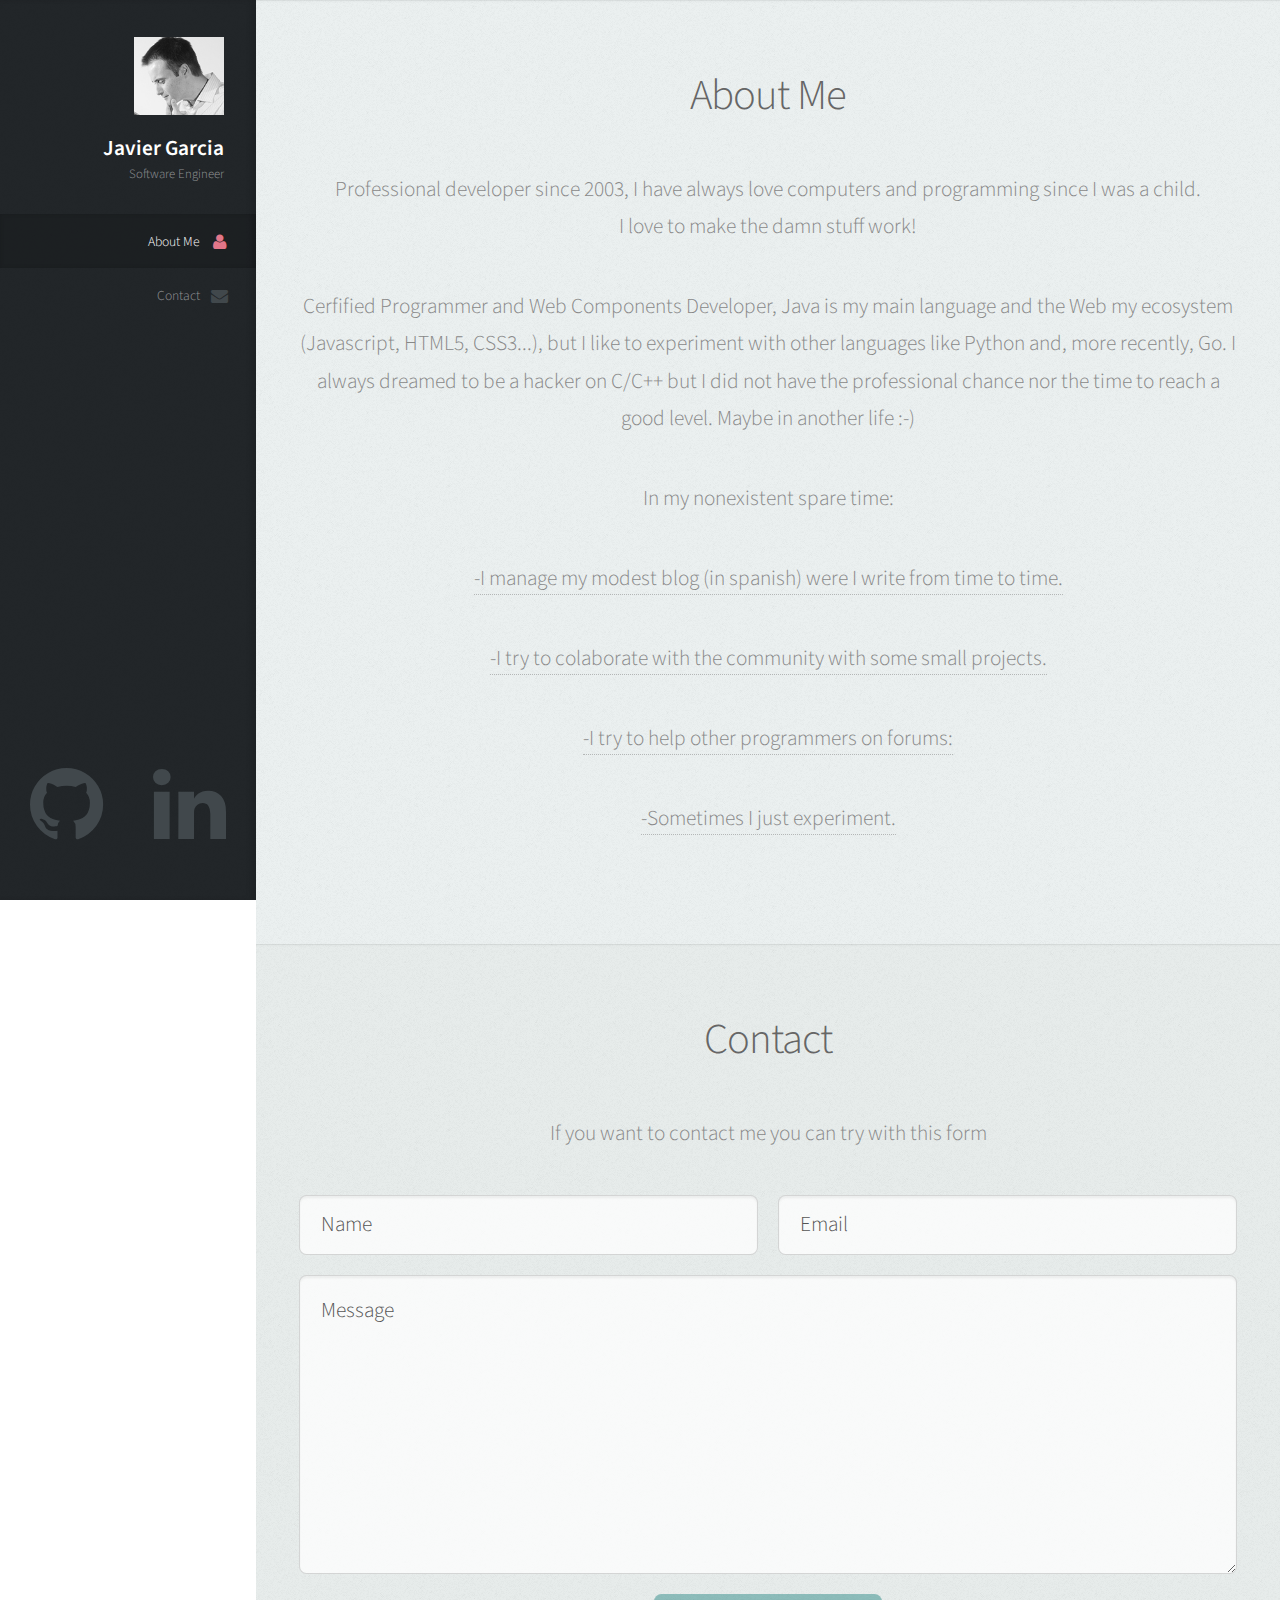
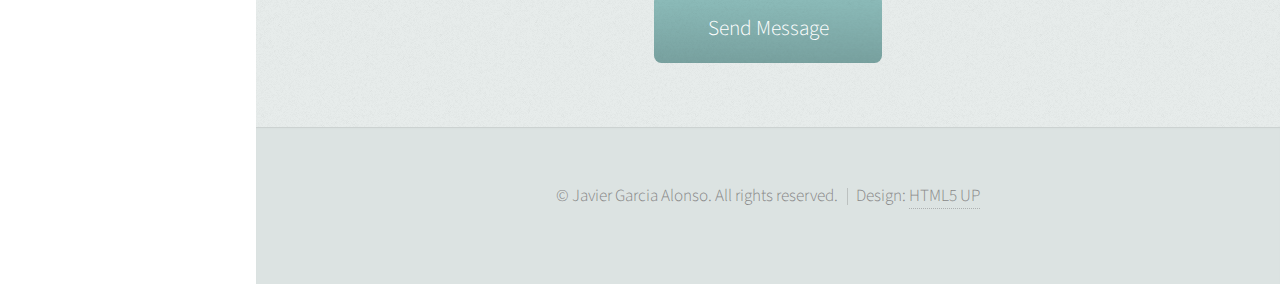
==== aboutme/index.html @ 6e7da987 "Added aboutme page" ====
<!DOCTYPE HTML>
<!--
	Prologue by HTML5 UP
	html5up.net | @n33co
	Free for personal and commercial use under the CCA 3.0 license (html5up.net/license)
-->
<html>
	<head>
		<title>Prologue by HTML5 UP</title>
		<meta charset="utf-8" />
		<meta name="viewport" content="width=device-width, initial-scale=1" />
		<!--[if lte IE 8]><script src="assets/js/ie/html5shiv.js"></script><![endif]-->
		<link rel="stylesheet" href="assets/css/main.css" />
		<!--[if lte IE 8]><link rel="stylesheet" href="assets/css/ie8.css" /><![endif]-->
		<!--[if lte IE 9]><link rel="stylesheet" href="assets/css/ie9.css" /><![endif]-->
	</head>
	<body>

		<!-- Header -->
			<div id="header">

				<div class="top">

					<!-- Logo -->
						<div id="logo">
							<span class="image avatar90"><img src="images/aboutme.png" width="70%" alt="" /></span>
							<h1 id="title">Javier Garcia</h1>
							<p>Software Engineer</p>
						</div>

					<!-- Nav -->
						<nav id="nav">
							<!--

								Prologue's nav expects links in one of two formats:

								1. Hash link (scrolls to a different section within the page)

								   <li><a href="#foobar" id="foobar-link" class="icon fa-whatever-icon-you-want skel-layers-ignoreHref"><span class="label">Foobar</span></a></li>

								2. Standard link (sends the user to another page/site)

								   <li><a href="http://foobar.tld" id="foobar-link" class="icon fa-whatever-icon-you-want"><span class="label">Foobar</span></a></li>

							-->
							<ul>
								<li><a href="#about" id="about-link" class="skel-layers-ignoreHref"><span class="icon fa-user">About Me</span></a></li>
								<li><a href="#contact" id="contact-link" class="skel-layers-ignoreHref"><span class="icon fa-envelope">Contact</span></a></li>
							</ul>
						</nav>

				</div>

				<div class="bottom">

					<!-- Social Icons -->
						<ul class="icons">
							<li><a href="https://github.com/profesorfalken" class="icon fa-github fa-4x" target="_blank"><span class="label">Github</span></a></li>
							<li><a href="https://www.linkedin.com/in/javier-garcia-alonso-6bb0578" class="icon fa-linkedin fa-4x" target="_blank"><span class="label">LinkedIn</span></a></li>
						</ul>

				</div>

			</div>

		<!-- Main -->
			<div id="main">
				<!-- About Me -->
					<section id="about" class="three">
						<div class="container">

							<header>
								<h2>About Me</h2>
							</header>

							<p>Professional developer since 2003, I have always love computers and programming since I was a child.<br> I love to make the damn stuff work! </p>

<p>
Cerfified Programmer and Web Components Developer, Java is my main language and the Web my ecosystem (Javascript, HTML5, CSS3...), but I like to experiment with other languages like Python and, more recently, Go. I always dreamed to be a hacker on C/C++ but I did not have the professional chance nor the time to reach a good level. Maybe in another life :-)</p>

<p>
In my nonexistent spare time:
<p>
<a href="http://www.profesorfalken.com" target="_blank">-I manage my modest blog (in spanish) were I write from time to time.</a>
<p>
<a href="https://github.com/profesorfalken" target="_blank">-I try to colaborate with the community with some small projects.</a>
<p>
<a href="http://www.forosdelweb.com/misc.php?&cx=003443319247910514836%3Ak3yjoy5uums&cof=FORID%3A10&ie=ISO%208859-1&q=Profesor_Falken&do=search" target="_blank">-I try to help other programmers on forums:</a>
<p>
<a href="http://www.cippu.org" target="_blank">-Sometimes I just experiment.</a>
						</div>
					</section>

				<!-- Contact -->
					<section id="contact" class="four">
						<div class="container">

							<header>
								<h2>Contact</h2>
							</header>

							<p>If you want to contact me you can try with this form</p>

							<form method="post" action="#">
								<div class="row">
									<div class="6u 12u$(mobile)"><input type="text" name="name" placeholder="Name" /></div>
									<div class="6u$ 12u$(mobile)"><input type="text" name="email" placeholder="Email" /></div>
									<div class="12u$">
										<textarea name="message" placeholder="Message"></textarea>
									</div>
									<div class="12u$">
										<input type="submit" value="Send Message" />
									</div>
								</div>
							</form>

						</div>
					</section>

			</div>

		<!-- Footer -->
			<div id="footer">

				<!-- Copyright -->
					<ul class="copyright">
						<li>&copy; Javier Garcia Alonso. All rights reserved.</li><li>Design: <a href="http://html5up.net">HTML5 UP</a></li>
					</ul>

			</div>

		<!-- Scripts -->
			<script src="assets/js/jquery.min.js"></script>
			<script src="assets/js/jquery.scrolly.min.js"></script>
			<script src="assets/js/jquery.scrollzer.min.js"></script>
			<script src="assets/js/skel.min.js"></script>
			<script src="assets/js/util.js"></script>
			<!--[if lte IE 8]><script src="assets/js/ie/respond.min.js"></script><![endif]-->
			<script src="assets/js/main.js"></script>

	</body>
</html>
---- aboutme/assets/css/main.css ----
@import url("font-awesome.min.css");
@import url("http://fonts.googleapis.com/css?family=Source+Sans+Pro:300,300italic,400,600");

/*
	Prologue by HTML5 UP
	html5up.net | @n33co
	Free for personal and commercial use under the CCA 3.0 license (html5up.net/license)
*/

/* Reset */

	html, body, div, span, applet, object, iframe, h1, h2, h3, h4, h5, h6, p, blockquote, pre, a, abbr, acronym, address, big, cite, code, del, dfn, em, img, ins, kbd, q, s, samp, small, strike, strong, sub, sup, tt, var, b, u, i, center, dl, dt, dd, ol, ul, li, fieldset, form, label, legend, table, caption, tbody, tfoot, thead, tr, th, td, article, aside, canvas, details, embed, figure, figcaption, footer, header, hgroup, menu, nav, output, ruby, section, summary, time, mark, audio, video {
		margin: 0;
		padding: 0;
		border: 0;
		font-size: 100%;
		font: inherit;
		vertical-align: baseline;
	}

	article, aside, details, figcaption, figure, footer, header, hgroup, menu, nav, section {
		display: block;
	}

	body {
		line-height: 1;
	}

	ol, ul {
		list-style: none;
	}

	blockquote, q {
		quotes: none;
	}

	blockquote:before, blockquote:after, q:before, q:after {
		content: '';
		content: none;
	}

	table {
		border-collapse: collapse;
		border-spacing: 0;
	}

	body {
		-webkit-text-size-adjust: none;
	}

/* Box Model */

	*, *:before, *:after {
		-moz-box-sizing: border-box;
		-webkit-box-sizing: border-box;
		box-sizing: border-box;
	}

/* Containers */

	.container {
		margin-left: auto;
		margin-right: auto;
	}

	.container.\31 25\25 {
		width: 100%;
		max-width: 1750px;
		min-width: 1400px;
	}

	.container.\37 5\25 {
		width: 1050px;
	}

	.container.\35 0\25 {
		width: 700px;
	}

	.container.\32 5\25 {
		width: 350px;
	}

	.container {
		width: 1400px;
	}

	@media screen and (min-width: 961px) and (max-width: 1880px) {

		.container.\31 25\25 {
			width: 100%;
			max-width: 1500px;
			min-width: 1200px;
		}

		.container.\37 5\25 {
			width: 900px;
		}

		.container.\35 0\25 {
			width: 600px;
		}

		.container.\32 5\25 {
			width: 300px;
		}

		.container {
			width: 1200px;
		}

	}

	@media screen and (min-width: 961px) and (max-width: 1620px) {

		.container.\31 25\25 {
			width: 100%;
			max-width: 1200px;
			min-width: 960px;
		}

		.container.\37 5\25 {
			width: 720px;
		}

		.container.\35 0\25 {
			width: 480px;
		}

		.container.\32 5\25 {
			width: 240px;
		}

		.container {
			width: 960px;
		}

	}

	@media screen and (min-width: 961px) and (max-width: 1320px) {

		.container.\31 25\25 {
			width: 100%;
			max-width: 125%;
			min-width: 100%;
		}

		.container.\37 5\25 {
			width: 75%;
		}

		.container.\35 0\25 {
			width: 50%;
		}

		.container.\32 5\25 {
			width: 25%;
		}

		.container {
			width: 100%;
		}

	}

	@media screen and (max-width: 960px) {

		.container.\31 25\25 {
			width: 100%;
			max-width: 125%;
			min-width: 100%;
		}

		.container.\37 5\25 {
			width: 75%;
		}

		.container.\35 0\25 {
			width: 50%;
		}

		.container.\32 5\25 {
			width: 25%;
		}

		.container {
			width: 100%;
		}

	}

	@media screen and (max-width: 736px) {

		.container.\31 25\25 {
			width: 100%;
			max-width: 125%;
			min-width: 100%;
		}

		.container.\37 5\25 {
			width: 75%;
		}

		.container.\35 0\25 {
			width: 50%;
		}

		.container.\32 5\25 {
			width: 25%;
		}

		.container {
			width: 100% !important;
		}

	}

/* Grid */

	.row {
		border-bottom: solid 1px transparent;
		-moz-box-sizing: border-box;
		-webkit-box-sizing: border-box;
		box-sizing: border-box;
	}

	.row > * {
		float: left;
		-moz-box-sizing: border-box;
		-webkit-box-sizing: border-box;
		box-sizing: border-box;
	}

	.row:after, .row:before {
		content: '';
		display: block;
		clear: both;
		height: 0;
	}

	.row.uniform > * > :first-child {
		margin-top: 0;
	}

	.row.uniform > * > :last-child {
		margin-bottom: 0;
	}

	.row.\30 \25 > * {
		padding: 0px 0 0 0px;
	}

	.row.\30 \25 {
		margin: 0px 0 -1px 0px;
	}

	.row.uniform.\30 \25 > * {
		padding: 0px 0 0 0px;
	}

	.row.uniform.\30 \25 {
		margin: 0px 0 -1px 0px;
	}

	.row > * {
		padding: 40px 0 0 40px;
	}

	.row {
		margin: -40px 0 -1px -40px;
	}

	.row.uniform > * {
		padding: 40px 0 0 40px;
	}

	.row.uniform {
		margin: -40px 0 -1px -40px;
	}

	.row.\32 00\25 > * {
		padding: 80px 0 0 80px;
	}

	.row.\32 00\25 {
		margin: -80px 0 -1px -80px;
	}

	.row.uniform.\32 00\25 > * {
		padding: 80px 0 0 80px;
	}

	.row.uniform.\32 00\25 {
		margin: -80px 0 -1px -80px;
	}

	.row.\31 50\25 > * {
		padding: 60px 0 0 60px;
	}

	.row.\31 50\25 {
		margin: -60px 0 -1px -60px;
	}

	.row.uniform.\31 50\25 > * {
		padding: 60px 0 0 60px;
	}

	.row.uniform.\31 50\25 {
		margin: -60px 0 -1px -60px;
	}

	.row.\35 0\25 > * {
		padding: 20px 0 0 20px;
	}

	.row.\35 0\25 {
		margin: -20px 0 -1px -20px;
	}

	.row.uniform.\35 0\25 > * {
		padding: 20px 0 0 20px;
	}

	.row.uniform.\35 0\25 {
		margin: -20px 0 -1px -20px;
	}

	.row.\32 5\25 > * {
		padding: 10px 0 0 10px;
	}

	.row.\32 5\25 {
		margin: -10px 0 -1px -10px;
	}

	.row.uniform.\32 5\25 > * {
		padding: 10px 0 0 10px;
	}

	.row.uniform.\32 5\25 {
		margin: -10px 0 -1px -10px;
	}

	.\31 2u, .\31 2u\24 {
		width: 100%;
		clear: none;
		margin-left: 0;
	}

	.\31 1u, .\31 1u\24 {
		width: 91.6666666667%;
		clear: none;
		margin-left: 0;
	}

	.\31 0u, .\31 0u\24 {
		width: 83.3333333333%;
		clear: none;
		margin-left: 0;
	}

	.\39 u, .\39 u\24 {
		width: 75%;
		clear: none;
		margin-left: 0;
	}

	.\38 u, .\38 u\24 {
		width: 66.6666666667%;
		clear: none;
		margin-left: 0;
	}

	.\37 u, .\37 u\24 {
		width: 58.3333333333%;
		clear: none;
		margin-left: 0;
	}

	.\36 u, .\36 u\24 {
		width: 50%;
		clear: none;
		margin-left: 0;
	}

	.\35 u, .\35 u\24 {
		width: 41.6666666667%;
		clear: none;
		margin-left: 0;
	}

	.\34 u, .\34 u\24 {
		width: 33.3333333333%;
		clear: none;
		margin-left: 0;
	}

	.\33 u, .\33 u\24 {
		width: 25%;
		clear: none;
		margin-left: 0;
	}

	.\32 u, .\32 u\24 {
		width: 16.6666666667%;
		clear: none;
		margin-left: 0;
	}

	.\31 u, .\31 u\24 {
		width: 8.3333333333%;
		clear: none;
		margin-left: 0;
	}

	.\31 2u\24 + *,
	.\31 1u\24 + *,
	.\31 0u\24 + *,
	.\39 u\24 + *,
	.\38 u\24 + *,
	.\37 u\24 + *,
	.\36 u\24 + *,
	.\35 u\24 + *,
	.\34 u\24 + *,
	.\33 u\24 + *,
	.\32 u\24 + *,
	.\31 u\24 + * {
		clear: left;
	}

	.\-11u {
		margin-left: 91.66667%;
	}

	.\-10u {
		margin-left: 83.33333%;
	}

	.\-9u {
		margin-left: 75%;
	}

	.\-8u {
		margin-left: 66.66667%;
	}

	.\-7u {
		margin-left: 58.33333%;
	}

	.\-6u {
		margin-left: 50%;
	}

	.\-5u {
		margin-left: 41.66667%;
	}

	.\-4u {
		margin-left: 33.33333%;
	}

	.\-3u {
		margin-left: 25%;
	}

	.\-2u {
		margin-left: 16.66667%;
	}

	.\-1u {
		margin-left: 8.33333%;
	}

	@media screen and (min-width: 961px) and (max-width: 1880px) {

		.row > * {
			padding: 40px 0 0 40px;
		}

		.row {
			margin: -40px 0 -1px -40px;
		}

		.row.uniform > * {
			padding: 40px 0 0 40px;
		}

		.row.uniform {
			margin: -40px 0 -1px -40px;
		}

		.row.\32 00\25 > * {
			padding: 80px 0 0 80px;
		}

		.row.\32 00\25 {
			margin: -80px 0 -1px -80px;
		}

		.row.uniform.\32 00\25 > * {
			padding: 80px 0 0 80px;
		}

		.row.uniform.\32 00\25 {
			margin: -80px 0 -1px -80px;
		}

		.row.\31 50\25 > * {
			padding: 60px 0 0 60px;
		}

		.row.\31 50\25 {
			margin: -60px 0 -1px -60px;
		}

		.row.uniform.\31 50\25 > * {
			padding: 60px 0 0 60px;
		}

		.row.uniform.\31 50\25 {
			margin: -60px 0 -1px -60px;
		}

		.row.\35 0\25 > * {
			padding: 20px 0 0 20px;
		}

		.row.\35 0\25 {
			margin: -20px 0 -1px -20px;
		}

		.row.uniform.\35 0\25 > * {
			padding: 20px 0 0 20px;
		}

		.row.uniform.\35 0\25 {
			margin: -20px 0 -1px -20px;
		}

		.row.\32 5\25 > * {
			padding: 10px 0 0 10px;
		}

		.row.\32 5\25 {
			margin: -10px 0 -1px -10px;
		}

		.row.uniform.\32 5\25 > * {
			padding: 10px 0 0 10px;
		}

		.row.uniform.\32 5\25 {
			margin: -10px 0 -1px -10px;
		}

		.\31 2u\28wide\29, .\31 2u\24\28wide\29 {
			width: 100%;
			clear: none;
			margin-left: 0;
		}

		.\31 1u\28wide\29, .\31 1u\24\28wide\29 {
			width: 91.6666666667%;
			clear: none;
			margin-left: 0;
		}

		.\31 0u\28wide\29, .\31 0u\24\28wide\29 {
			width: 83.3333333333%;
			clear: none;
			margin-left: 0;
		}

		.\39 u\28wide\29, .\39 u\24\28wide\29 {
			width: 75%;
			clear: none;
			margin-left: 0;
		}

		.\38 u\28wide\29, .\38 u\24\28wide\29 {
			width: 66.6666666667%;
			clear: none;
			margin-left: 0;
		}

		.\37 u\28wide\29, .\37 u\24\28wide\29 {
			width: 58.3333333333%;
			clear: none;
			margin-left: 0;
		}

		.\36 u\28wide\29, .\36 u\24\28wide\29 {
			width: 50%;
			clear: none;
			margin-left: 0;
		}

		.\35 u\28wide\29, .\35 u\24\28wide\29 {
			width: 41.6666666667%;
			clear: none;
			margin-left: 0;
		}

		.\34 u\28wide\29, .\34 u\24\28wide\29 {
			width: 33.3333333333%;
			clear: none;
			margin-left: 0;
		}

		.\33 u\28wide\29, .\33 u\24\28wide\29 {
			width: 25%;
			clear: none;
			margin-left: 0;
		}

		.\32 u\28wide\29, .\32 u\24\28wide\29 {
			width: 16.6666666667%;
			clear: none;
			margin-left: 0;
		}

		.\31 u\28wide\29, .\31 u\24\28wide\29 {
			width: 8.3333333333%;
			clear: none;
			margin-left: 0;
		}

		.\31 2u\24\28wide\29 + *,
		.\31 1u\24\28wide\29 + *,
		.\31 0u\24\28wide\29 + *,
		.\39 u\24\28wide\29 + *,
		.\38 u\24\28wide\29 + *,
		.\37 u\24\28wide\29 + *,
		.\36 u\24\28wide\29 + *,
		.\35 u\24\28wide\29 + *,
		.\34 u\24\28wide\29 + *,
		.\33 u\24\28wide\29 + *,
		.\32 u\24\28wide\29 + *,
		.\31 u\24\28wide\29 + * {
			clear: left;
		}

		.\-11u\28wide\29 {
			margin-left: 91.66667%;
		}

		.\-10u\28wide\29 {
			margin-left: 83.33333%;
		}

		.\-9u\28wide\29 {
			margin-left: 75%;
		}

		.\-8u\28wide\29 {
			margin-left: 66.66667%;
		}

		.\-7u\28wide\29 {
			margin-left: 58.33333%;
		}

		.\-6u\28wide\29 {
			margin-left: 50%;
		}

		.\-5u\28wide\29 {
			margin-left: 41.66667%;
		}

		.\-4u\28wide\29 {
			margin-left: 33.33333%;
		}

		.\-3u\28wide\29 {
			margin-left: 25%;
		}

		.\-2u\28wide\29 {
			margin-left: 16.66667%;
		}

		.\-1u\28wide\29 {
			margin-left: 8.33333%;
		}

	}

	@media screen and (min-width: 961px) and (max-width: 1620px) {

		.row > * {
			padding: 40px 0 0 40px;
		}

		.row {
			margin: -40px 0 -1px -40px;
		}

		.row.uniform > * {
			padding: 40px 0 0 40px;
		}

		.row.uniform {
			margin: -40px 0 -1px -40px;
		}

		.row.\32 00\25 > * {
			padding: 80px 0 0 80px;
		}

		.row.\32 00\25 {
			margin: -80px 0 -1px -80px;
		}

		.row.uniform.\32 00\25 > * {
			padding: 80px 0 0 80px;
		}

		.row.uniform.\32 00\25 {
			margin: -80px 0 -1px -80px;
		}

		.row.\31 50\25 > * {
			padding: 60px 0 0 60px;
		}

		.row.\31 50\25 {
			margin: -60px 0 -1px -60px;
		}

		.row.uniform.\31 50\25 > * {
			padding: 60px 0 0 60px;
		}

		.row.uniform.\31 50\25 {
			margin: -60px 0 -1px -60px;
		}

		.row.\35 0\25 > * {
			padding: 20px 0 0 20px;
		}

		.row.\35 0\25 {
			margin: -20px 0 -1px -20px;
		}

		.row.uniform.\35 0\25 > * {
			padding: 20px 0 0 20px;
		}

		.row.uniform.\35 0\25 {
			margin: -20px 0 -1px -20px;
		}

		.row.\32 5\25 > * {
			padding: 10px 0 0 10px;
		}

		.row.\32 5\25 {
			margin: -10px 0 -1px -10px;
		}

		.row.uniform.\32 5\25 > * {
			padding: 10px 0 0 10px;
		}

		.row.uniform.\32 5\25 {
			margin: -10px 0 -1px -10px;
		}

		.\31 2u\28normal\29, .\31 2u\24\28normal\29 {
			width: 100%;
			clear: none;
			margin-left: 0;
		}

		.\31 1u\28normal\29, .\31 1u\24\28normal\29 {
			width: 91.6666666667%;
			clear: none;
			margin-left: 0;
		}

		.\31 0u\28normal\29, .\31 0u\24\28normal\29 {
			width: 83.3333333333%;
			clear: none;
			margin-left: 0;
		}

		.\39 u\28normal\29, .\39 u\24\28normal\29 {
			width: 75%;
			clear: none;
			margin-left: 0;
		}

		.\38 u\28normal\29, .\38 u\24\28normal\29 {
			width: 66.6666666667%;
			clear: none;
			margin-left: 0;
		}

		.\37 u\28normal\29, .\37 u\24\28normal\29 {
			width: 58.3333333333%;
			clear: none;
			margin-left: 0;
		}

		.\36 u\28normal\29, .\36 u\24\28normal\29 {
			width: 50%;
			clear: none;
			margin-left: 0;
		}

		.\35 u\28normal\29, .\35 u\24\28normal\29 {
			width: 41.6666666667%;
			clear: none;
			margin-left: 0;
		}

		.\34 u\28normal\29, .\34 u\24\28normal\29 {
			width: 33.3333333333%;
			clear: none;
			margin-left: 0;
		}

		.\33 u\28normal\29, .\33 u\24\28normal\29 {
			width: 25%;
			clear: none;
			margin-left: 0;
		}

		.\32 u\28normal\29, .\32 u\24\28normal\29 {
			width: 16.6666666667%;
			clear: none;
			margin-left: 0;
		}

		.\31 u\28normal\29, .\31 u\24\28normal\29 {
			width: 8.3333333333%;
			clear: none;
			margin-left: 0;
		}

		.\31 2u\24\28normal\29 + *,
		.\31 1u\24\28normal\29 + *,
		.\31 0u\24\28normal\29 + *,
		.\39 u\24\28normal\29 + *,
		.\38 u\24\28normal\29 + *,
		.\37 u\24\28normal\29 + *,
		.\36 u\24\28normal\29 + *,
		.\35 u\24\28normal\29 + *,
		.\34 u\24\28normal\29 + *,
		.\33 u\24\28normal\29 + *,
		.\32 u\24\28normal\29 + *,
		.\31 u\24\28normal\29 + * {
			clear: left;
		}

		.\-11u\28normal\29 {
			margin-left: 91.66667%;
		}

		.\-10u\28normal\29 {
			margin-left: 83.33333%;
		}

		.\-9u\28normal\29 {
			margin-left: 75%;
		}

		.\-8u\28normal\29 {
			margin-left: 66.66667%;
		}

		.\-7u\28normal\29 {
			margin-left: 58.33333%;
		}

		.\-6u\28normal\29 {
			margin-left: 50%;
		}

		.\-5u\28normal\29 {
			margin-left: 41.66667%;
		}

		.\-4u\28normal\29 {
			margin-left: 33.33333%;
		}

		.\-3u\28normal\29 {
			margin-left: 25%;
		}

		.\-2u\28normal\29 {
			margin-left: 16.66667%;
		}

		.\-1u\28normal\29 {
			margin-left: 8.33333%;
		}

	}

	@media screen and (min-width: 961px) and (max-width: 1320px) {

		.row > * {
			padding: 20px 0 0 20px;
		}

		.row {
			margin: -20px 0 -1px -20px;
		}

		.row.uniform > * {
			padding: 20px 0 0 20px;
		}

		.row.uniform {
			margin: -20px 0 -1px -20px;
		}

		.row.\32 00\25 > * {
			padding: 40px 0 0 40px;
		}

		.row.\32 00\25 {
			margin: -40px 0 -1px -40px;
		}

		.row.uniform.\32 00\25 > * {
			padding: 40px 0 0 40px;
		}

		.row.uniform.\32 00\25 {
			margin: -40px 0 -1px -40px;
		}

		.row.\31 50\25 > * {
			padding: 30px 0 0 30px;
		}

		.row.\31 50\25 {
			margin: -30px 0 -1px -30px;
		}

		.row.uniform.\31 50\25 > * {
			padding: 30px 0 0 30px;
		}

		.row.uniform.\31 50\25 {
			margin: -30px 0 -1px -30px;
		}

		.row.\35 0\25 > * {
			padding: 10px 0 0 10px;
		}

		.row.\35 0\25 {
			margin: -10px 0 -1px -10px;
		}

		.row.uniform.\35 0\25 > * {
			padding: 10px 0 0 10px;
		}

		.row.uniform.\35 0\25 {
			margin: -10px 0 -1px -10px;
		}

		.row.\32 5\25 > * {
			padding: 5px 0 0 5px;
		}

		.row.\32 5\25 {
			margin: -5px 0 -1px -5px;
		}

		.row.uniform.\32 5\25 > * {
			padding: 5px 0 0 5px;
		}

		.row.uniform.\32 5\25 {
			margin: -5px 0 -1px -5px;
		}

		.\31 2u\28narrow\29, .\31 2u\24\28narrow\29 {
			width: 100%;
			clear: none;
			margin-left: 0;
		}

		.\31 1u\28narrow\29, .\31 1u\24\28narrow\29 {
			width: 91.6666666667%;
			clear: none;
			margin-left: 0;
		}

		.\31 0u\28narrow\29, .\31 0u\24\28narrow\29 {
			width: 83.3333333333%;
			clear: none;
			margin-left: 0;
		}

		.\39 u\28narrow\29, .\39 u\24\28narrow\29 {
			width: 75%;
			clear: none;
			margin-left: 0;
		}

		.\38 u\28narrow\29, .\38 u\24\28narrow\29 {
			width: 66.6666666667%;
			clear: none;
			margin-left: 0;
		}

		.\37 u\28narrow\29, .\37 u\24\28narrow\29 {
			width: 58.3333333333%;
			clear: none;
			margin-left: 0;
		}

		.\36 u\28narrow\29, .\36 u\24\28narrow\29 {
			width: 50%;
			clear: none;
			margin-left: 0;
		}

		.\35 u\28narrow\29, .\35 u\24\28narrow\29 {
			width: 41.6666666667%;
			clear: none;
			margin-left: 0;
		}

		.\34 u\28narrow\29, .\34 u\24\28narrow\29 {
			width: 33.3333333333%;
			clear: none;
			margin-left: 0;
		}

		.\33 u\28narrow\29, .\33 u\24\28narrow\29 {
			width: 25%;
			clear: none;
			margin-left: 0;
		}

		.\32 u\28narrow\29, .\32 u\24\28narrow\29 {
			width: 16.6666666667%;
			clear: none;
			margin-left: 0;
		}

		.\31 u\28narrow\29, .\31 u\24\28narrow\29 {
			width: 8.3333333333%;
			clear: none;
			margin-left: 0;
		}

		.\31 2u\24\28narrow\29 + *,
		.\31 1u\24\28narrow\29 + *,
		.\31 0u\24\28narrow\29 + *,
		.\39 u\24\28narrow\29 + *,
		.\38 u\24\28narrow\29 + *,
		.\37 u\24\28narrow\29 + *,
		.\36 u\24\28narrow\29 + *,
		.\35 u\24\28narrow\29 + *,
		.\34 u\24\28narrow\29 + *,
		.\33 u\24\28narrow\29 + *,
		.\32 u\24\28narrow\29 + *,
		.\31 u\24\28narrow\29 + * {
			clear: left;
		}

		.\-11u\28narrow\29 {
			margin-left: 91.66667%;
		}

		.\-10u\28narrow\29 {
			margin-left: 83.33333%;
		}

		.\-9u\28narrow\29 {
			margin-left: 75%;
		}

		.\-8u\28narrow\29 {
			margin-left: 66.66667%;
		}

		.\-7u\28narrow\29 {
			margin-left: 58.33333%;
		}

		.\-6u\28narrow\29 {
			margin-left: 50%;
		}

		.\-5u\28narrow\29 {
			margin-left: 41.66667%;
		}

		.\-4u\28narrow\29 {
			margin-left: 33.33333%;
		}

		.\-3u\28narrow\29 {
			margin-left: 25%;
		}

		.\-2u\28narrow\29 {
			margin-left: 16.66667%;
		}

		.\-1u\28narrow\29 {
			margin-left: 8.33333%;
		}

	}

	@media screen and (max-width: 960px) {

		.row > * {
			padding: 20px 0 0 20px;
		}

		.row {
			margin: -20px 0 -1px -20px;
		}

		.row.uniform > * {
			padding: 20px 0 0 20px;
		}

		.row.uniform {
			margin: -20px 0 -1px -20px;
		}

		.row.\32 00\25 > * {
			padding: 40px 0 0 40px;
		}

		.row.\32 00\25 {
			margin: -40px 0 -1px -40px;
		}

		.row.uniform.\32 00\25 > * {
			padding: 40px 0 0 40px;
		}

		.row.uniform.\32 00\25 {
			margin: -40px 0 -1px -40px;
		}

		.row.\31 50\25 > * {
			padding: 30px 0 0 30px;
		}

		.row.\31 50\25 {
			margin: -30px 0 -1px -30px;
		}

		.row.uniform.\31 50\25 > * {
			padding: 30px 0 0 30px;
		}

		.row.uniform.\31 50\25 {
			margin: -30px 0 -1px -30px;
		}

		.row.\35 0\25 > * {
			padding: 10px 0 0 10px;
		}

		.row.\35 0\25 {
			margin: -10px 0 -1px -10px;
		}

		.row.uniform.\35 0\25 > * {
			padding: 10px 0 0 10px;
		}

		.row.uniform.\35 0\25 {
			margin: -10px 0 -1px -10px;
		}

		.row.\32 5\25 > * {
			padding: 5px 0 0 5px;
		}

		.row.\32 5\25 {
			margin: -5px 0 -1px -5px;
		}

		.row.uniform.\32 5\25 > * {
			padding: 5px 0 0 5px;
		}

		.row.uniform.\32 5\25 {
			margin: -5px 0 -1px -5px;
		}

		.\31 2u\28narrower\29, .\31 2u\24\28narrower\29 {
			width: 100%;
			clear: none;
			margin-left: 0;
		}

		.\31 1u\28narrower\29, .\31 1u\24\28narrower\29 {
			width: 91.6666666667%;
			clear: none;
			margin-left: 0;
		}

		.\31 0u\28narrower\29, .\31 0u\24\28narrower\29 {
			width: 83.3333333333%;
			clear: none;
			margin-left: 0;
		}

		.\39 u\28narrower\29, .\39 u\24\28narrower\29 {
			width: 75%;
			clear: none;
			margin-left: 0;
		}

		.\38 u\28narrower\29, .\38 u\24\28narrower\29 {
			width: 66.6666666667%;
			clear: none;
			margin-left: 0;
		}

		.\37 u\28narrower\29, .\37 u\24\28narrower\29 {
			width: 58.3333333333%;
			clear: none;
			margin-left: 0;
		}

		.\36 u\28narrower\29, .\36 u\24\28narrower\29 {
			width: 50%;
			clear: none;
			margin-left: 0;
		}

		.\35 u\28narrower\29, .\35 u\24\28narrower\29 {
			width: 41.6666666667%;
			clear: none;
			margin-left: 0;
		}

		.\34 u\28narrower\29, .\34 u\24\28narrower\29 {
			width: 33.3333333333%;
			clear: none;
			margin-left: 0;
		}

		.\33 u\28narrower\29, .\33 u\24\28narrower\29 {
			width: 25%;
			clear: none;
			margin-left: 0;
		}

		.\32 u\28narrower\29, .\32 u\24\28narrower\29 {
			width: 16.6666666667%;
			clear: none;
			margin-left: 0;
		}

		.\31 u\28narrower\29, .\31 u\24\28narrower\29 {
			width: 8.3333333333%;
			clear: none;
			margin-left: 0;
		}

		.\31 2u\24\28narrower\29 + *,
		.\31 1u\24\28narrower\29 + *,
		.\31 0u\24\28narrower\29 + *,
		.\39 u\24\28narrower\29 + *,
		.\38 u\24\28narrower\29 + *,
		.\37 u\24\28narrower\29 + *,
		.\36 u\24\28narrower\29 + *,
		.\35 u\24\28narrower\29 + *,
		.\34 u\24\28narrower\29 + *,
		.\33 u\24\28narrower\29 + *,
		.\32 u\24\28narrower\29 + *,
		.\31 u\24\28narrower\29 + * {
			clear: left;
		}

		.\-11u\28narrower\29 {
			margin-left: 91.66667%;
		}

		.\-10u\28narrower\29 {
			margin-left: 83.33333%;
		}

		.\-9u\28narrower\29 {
			margin-left: 75%;
		}

		.\-8u\28narrower\29 {
			margin-left: 66.66667%;
		}

		.\-7u\28narrower\29 {
			margin-left: 58.33333%;
		}

		.\-6u\28narrower\29 {
			margin-left: 50%;
		}

		.\-5u\28narrower\29 {
			margin-left: 41.66667%;
		}

		.\-4u\28narrower\29 {
			margin-left: 33.33333%;
		}

		.\-3u\28narrower\29 {
			margin-left: 25%;
		}

		.\-2u\28narrower\29 {
			margin-left: 16.66667%;
		}

		.\-1u\28narrower\29 {
			margin-left: 8.33333%;
		}

	}

	@media screen and (max-width: 736px) {

		.row > * {
			padding: 20px 0 0 20px;
		}

		.row {
			margin: -20px 0 -1px -20px;
		}

		.row.uniform > * {
			padding: 20px 0 0 20px;
		}

		.row.uniform {
			margin: -20px 0 -1px -20px;
		}

		.row.\32 00\25 > * {
			padding: 40px 0 0 40px;
		}

		.row.\32 00\25 {
			margin: -40px 0 -1px -40px;
		}

		.row.uniform.\32 00\25 > * {
			padding: 40px 0 0 40px;
		}

		.row.uniform.\32 00\25 {
			margin: -40px 0 -1px -40px;
		}

		.row.\31 50\25 > * {
			padding: 30px 0 0 30px;
		}

		.row.\31 50\25 {
			margin: -30px 0 -1px -30px;
		}

		.row.uniform.\31 50\25 > * {
			padding: 30px 0 0 30px;
		}

		.row.uniform.\31 50\25 {
			margin: -30px 0 -1px -30px;
		}

		.row.\35 0\25 > * {
			padding: 10px 0 0 10px;
		}

		.row.\35 0\25 {
			margin: -10px 0 -1px -10px;
		}

		.row.uniform.\35 0\25 > * {
			padding: 10px 0 0 10px;
		}

		.row.uniform.\35 0\25 {
			margin: -10px 0 -1px -10px;
		}

		.row.\32 5\25 > * {
			padding: 5px 0 0 5px;
		}

		.row.\32 5\25 {
			margin: -5px 0 -1px -5px;
		}

		.row.uniform.\32 5\25 > * {
			padding: 5px 0 0 5px;
		}

		.row.uniform.\32 5\25 {
			margin: -5px 0 -1px -5px;
		}

		.\31 2u\28mobile\29, .\31 2u\24\28mobile\29 {
			width: 100%;
			clear: none;
			margin-left: 0;
		}

		.\31 1u\28mobile\29, .\31 1u\24\28mobile\29 {
			width: 91.6666666667%;
			clear: none;
			margin-left: 0;
		}

		.\31 0u\28mobile\29, .\31 0u\24\28mobile\29 {
			width: 83.3333333333%;
			clear: none;
			margin-left: 0;
		}

		.\39 u\28mobile\29, .\39 u\24\28mobile\29 {
			width: 75%;
			clear: none;
			margin-left: 0;
		}

		.\38 u\28mobile\29, .\38 u\24\28mobile\29 {
			width: 66.6666666667%;
			clear: none;
			margin-left: 0;
		}

		.\37 u\28mobile\29, .\37 u\24\28mobile\29 {
			width: 58.3333333333%;
			clear: none;
			margin-left: 0;
		}

		.\36 u\28mobile\29, .\36 u\24\28mobile\29 {
			width: 50%;
			clear: none;
			margin-left: 0;
		}

		.\35 u\28mobile\29, .\35 u\24\28mobile\29 {
			width: 41.6666666667%;
			clear: none;
			margin-left: 0;
		}

		.\34 u\28mobile\29, .\34 u\24\28mobile\29 {
			width: 33.3333333333%;
			clear: none;
			margin-left: 0;
		}

		.\33 u\28mobile\29, .\33 u\24\28mobile\29 {
			width: 25%;
			clear: none;
			margin-left: 0;
		}

		.\32 u\28mobile\29, .\32 u\24\28mobile\29 {
			width: 16.6666666667%;
			clear: none;
			margin-left: 0;
		}

		.\31 u\28mobile\29, .\31 u\24\28mobile\29 {
			width: 8.3333333333%;
			clear: none;
			margin-left: 0;
		}

		.\31 2u\24\28mobile\29 + *,
		.\31 1u\24\28mobile\29 + *,
		.\31 0u\24\28mobile\29 + *,
		.\39 u\24\28mobile\29 + *,
		.\38 u\24\28mobile\29 + *,
		.\37 u\24\28mobile\29 + *,
		.\36 u\24\28mobile\29 + *,
		.\35 u\24\28mobile\29 + *,
		.\34 u\24\28mobile\29 + *,
		.\33 u\24\28mobile\29 + *,
		.\32 u\24\28mobile\29 + *,
		.\31 u\24\28mobile\29 + * {
			clear: left;
		}

		.\-11u\28mobile\29 {
			margin-left: 91.66667%;
		}

		.\-10u\28mobile\29 {
			margin-left: 83.33333%;
		}

		.\-9u\28mobile\29 {
			margin-left: 75%;
		}

		.\-8u\28mobile\29 {
			margin-left: 66.66667%;
		}

		.\-7u\28mobile\29 {
			margin-left: 58.33333%;
		}

		.\-6u\28mobile\29 {
			margin-left: 50%;
		}

		.\-5u\28mobile\29 {
			margin-left: 41.66667%;
		}

		.\-4u\28mobile\29 {
			margin-left: 33.33333%;
		}

		.\-3u\28mobile\29 {
			margin-left: 25%;
		}

		.\-2u\28mobile\29 {
			margin-left: 16.66667%;
		}

		.\-1u\28mobile\29 {
			margin-left: 8.33333%;
		}

	}

/* Basic */

	body {
		background: #fff;
		font-family: 'Source Sans Pro', sans-serif;
		font-size: 19pt;
		font-weight: 300;
		line-height: 1.75em;
		color: #888;
	}

		body.is-loading * {
			-moz-transition: none !important;
			-webkit-transition: none !important;
			-ms-transition: none !important;
			transition: none !important;
			-moz-animation: none !important;
			-webkit-animation: none !important;
			-ms-animation: none !important;
			animation: none !important;
		}

	input, textarea, select {
		font-family: 'Source Sans Pro', sans-serif;
		font-size: 19pt;
		font-weight: 300;
		line-height: 1.75em;
		color: #888;
	}

	h1, h2, h3, h4, h5, h6 {
		font-weight: 300;
		color: #666;
		line-height: 1.5em;
	}

	h1 a, h2 a, h3 a, h4 a, h5 a, h6 a {
		color: inherit;
		text-decoration: none;
	}

		h1 a strong, h2 a strong, h3 a strong, h4 a strong, h5 a strong, h6 a strong {
			color: #333;
		}

	h2 {
		font-size: 2em;
		letter-spacing: -1px;
	}

		h2.alt {
			color: #888;
		}

			h2.alt strong {
				color: #666;
			}

	h3 {
		font-size: 1.5em;
	}

	header {
		margin: 0 0 2em 0;
	}

		header > p {
			margin: 1em 0 0 0;
		}

	footer {
		margin: 2em 0 0 0;
	}

	strong, b {
		font-weight: 300;
		color: #666;
	}

	em, i {
		font-style: italic;
	}

	a {
		text-decoration: none;
		color: inherit;
		border-bottom: dotted 1px rgba(128, 128, 128, 0.5);
		-moz-transition: color 0.35s ease-in-out, border-bottom-color 0.35s ease-in-out;
		-webkit-transition: color 0.35s ease-in-out, border-bottom-color 0.35s ease-in-out;
		-ms-transition: color 0.35s ease-in-out, border-bottom-color 0.35s ease-in-out;
		transition: color 0.35s ease-in-out, border-bottom-color 0.35s ease-in-out;
		outline: 0;
	}

		a:hover {
			color: #E27689;
			border-bottom-color: rgba(255, 255, 255, 0);
		}

	sub {
		position: relative;
		top: 0.5em;
		font-size: 0.8em;
	}

	sup {
		position: relative;
		top: -0.5em;
		font-size: 0.8em;
	}

	hr {
		border: 0;
		border-top: solid 1px #ddd;
	}

	blockquote {
		border-left: solid 0.5em #ddd;
		padding: 1em 0 1em 2em;
		font-style: italic;
	}

	p, ul, ol, dl, table {
		margin-bottom: 2em;
	}

	br.clear {
		clear: both;
	}

/* Sections/Article */

	section, article {
		margin-bottom: 3em;
	}

		section > :last-child,
		section > .container, section:last-child, article > :last-child,
		article > .container, article:last-child {
			margin-bottom: 0;
		}

		.row > section, .row > article {
			margin-bottom: 0;
		}

/* Image */

	.image {
		display: inline-block;
		border: 0;
	}

		.image img {
			display: block;
			width: 100%;
		}

		.image.avatar48 {
			width: 48px;
			height: 48px;
			background: #f00;
		}

			.image.avatar48 img {
				width: 48px;
				height: 48px;
			}

		.image.avatar90 {
			width: 90px;
			height: 78px;
			background: #f00;
		}

		.image.avatar90 img {
			width: 90px;
			height: 78px;
		}

		.image.fit {
			display: block;
			width: 100%;
		}

		.image.featured {
			display: block;
			width: 100%;
			margin: 0 0 2em 0;
		}

		.image.left {
			float: left;
			margin: 0 2em 2em 0;
		}

		.image.centered {
			display: block;
			margin: 0 0 2em 0;
		}

			.image.centered img {
				margin: 0 auto;
				width: auto;
			}

/* List */

	ul.default {
		list-style: disc;
		padding-left: 1em;
	}

		ul.default li {
			padding-left: 0.5em;
		}

	ul.icons {
		cursor: default;
	}

		ul.icons li {
			display: inline-block;
		}

		ul.icons a {
			display: inline-block;
			width: 2em;
			height: 2em;
			line-height: 2em;
			text-align: center;
			border: 0;
		}

	ol.default {
		list-style: decimal;
		padding-left: 1.25em;
	}

		ol.default li {
			padding-left: 0.25em;
		}

/* Form */

	form label {
		display: block;
		text-align: left;
		margin-bottom: 0.5em;
	}

	form input[type="text"],
	form input[type="email"],
	form input[type="password"],
	form select,
	form textarea {
		position: relative;
		-webkit-appearance: none;
		display: block;
		border: 0;
		outline: 0;
		background: #fff;
		background: rgba(255, 255, 255, 0.75);
		width: 100%;
		border-radius: 0.35em;
		padding: 0.75em 1em 0.75em 1em;
		box-shadow: inset 0 0.1em 0.1em 0 rgba(0, 0, 0, 0.05);
		border: solid 1px rgba(0, 0, 0, 0.15);
		-moz-transition: all 0.35s ease-in-out;
		-webkit-transition: all 0.35s ease-in-out;
		-ms-transition: all 0.35s ease-in-out;
		transition: all 0.35s ease-in-out;
	}

		form input[type="text"]:focus,
		form input[type="email"]:focus,
		form input[type="password"]:focus,
		form select:focus,
		form textarea:focus {
			box-shadow: 0 0 2px 1px #8ebebc;
			background: #fff;
		}

	form input[type="text"],
	form input[type="email"],
	form input[type="password"],
	form select {
		line-height: 1.25em;
	}

	form textarea {
		min-height: 14em;
	}

	form .formerize-placeholder {
		color: #555 !important;
	}

	form ::-webkit-input-placeholder {
		color: #555 !important;
	}

	form :-moz-placeholder {
		color: #555 !important;
	}

	form ::-moz-placeholder {
		color: #555 !important;
	}

	form :-ms-input-placeholder {
		color: #555 !important;
	}

	form ::-moz-focus-inner {
		border: 0;
	}

/* Table */

	table {
		width: 100%;
	}

		table.default {
			width: 100%;
			text-align: left;
		}

			table.default tbody tr:nth-child(2n+2) {
				background: #f4f4f4;
			}

			table.default td {
				padding: 0.5em 1em 0.5em 1em;
			}

			table.default th {
				text-align: left;
				padding: 0.5em 1em 0.5em 1em;
				color: #fff;
				background: #222729 url("images/overlay.png");
			}

			table.default thead {
				background: #444;
				color: #fff;
			}

			table.default tfoot {
				background: #eee;
			}

/* Button */

	input[type="button"],
	input[type="submit"],
	input[type="reset"],
	button,
	.button {
		position: relative;
		display: inline-block;
		border-radius: 0.35em;
		color: #fff !important;
		text-decoration: none;
		padding: 0.75em 2.5em 0.75em 2.5em;
		background-color: #8ebebc;
		border: 0;
		cursor: pointer;
		background-image: -moz-linear-gradient(top, rgba(0, 0, 0, 0), rgba(0, 0, 0, 0.15)), url("images/overlay.png");
		background-image: -webkit-linear-gradient(top, rgba(0, 0, 0, 0), rgba(0, 0, 0, 0.15)), url("images/overlay.png");
		background-image: -ms-linear-gradient(top, rgba(0, 0, 0, 0), rgba(0, 0, 0, 0.15)), url("images/overlay.png");
		background-image: linear-gradient(top, rgba(0, 0, 0, 0), rgba(0, 0, 0, 0.15)), url("images/overlay.png");
		-moz-transition: background-color 0.35s ease-in-out;
		-webkit-transition: background-color 0.35s ease-in-out;
		-ms-transition: background-color 0.35s ease-in-out;
		transition: background-color 0.35s ease-in-out;
	}

		input[type="button"]:hover,
		input[type="submit"]:hover,
		input[type="reset"]:hover,
		button:hover,
		.button:hover {
			background-color: #9ececc;
		}

		input[type="button"]:active,
		input[type="submit"]:active,
		input[type="reset"]:active,
		button:active,
		.button:active {
			background-color: #7eaeac;
		}

/* Item */

	.item {
		box-shadow: 0 0.05em 0.15em 0 rgba(0, 0, 0, 0.05);
		margin-bottom: 40px;
	}

		.item header {
			background: #fff;
			margin: 0;
			padding: 1em 0 1em 0;
			font-size: 0.8em;
		}

			.item header h3 {
				font-size: 1em;
			}

/* Icons */

	.icon {
		text-decoration: none;
	}

		.icon:before {
			display: inline-block;
			font-family: FontAwesome;
			font-size: 1.25em;
			text-decoration: none;
			font-style: normal;
			font-weight: normal;
			line-height: 1;
			-webkit-font-smoothing: antialiased;
			-moz-osx-font-smoothing: grayscale;
		}

		.icon > .label {
			display: none;
		}

/* Header */

	#header {
		position: fixed;
		top: 0;
		left: 0;
		width: 375px;
		height: 100%;
		color: #fff;
		background: #222629 url("images/overlay.png");
		box-shadow: inset -0.25em 0 0.25em 0 rgba(0, 0, 0, 0.1);
		text-align: right;
	}

		#header .top {
			position: absolute;
			left: 0;
			top: 0;
			width: 100%;
		}

		#header .bottom {
			position: absolute;
			left: 0;
			bottom: 0;
			width: 100%;
		}

		#header .icons {
			font-size: 0.8em;
			margin: 0 0 1em 0;
			text-align: center;
		}

			#header .icons a {
				color: #41484c;
				-moz-transition: color 0.35s ease-in-out;
				-webkit-transition: color 0.35s ease-in-out;
				-ms-transition: color 0.35s ease-in-out;
				transition: color 0.35s ease-in-out;
			}

				#header .icons a:hover {
					color: #fff;
				}

	#logo {
		position: relative;
		margin: 1.75em 1.5em 1.5em 1.5em;
		min-height: 48px;
		cursor: default;
	}

		#logo h1 {
			position: relative;
			color: #fff;
			font-weight: 600;
			font-size: 1em;
			line-height: 1em;
		}

		#logo p {
			position: relative;
			display: block;
			font-size: 0.6em;
			color: rgba(255, 255, 255, 0.5);
			line-height: 1.25em;
			margin: 0.5em 0 0 0;
		}

		#logo .image {
			position: absolute;
			left: 0;
			top: 0;
		}

	#nav ul li a {
		display: block;
		padding: 0.5em 1.5em 0.5em 1.5em;
		color: rgba(255, 255, 255, 0.5);
		text-decoration: none;
		outline: 0;
		border: 0;
		-moz-transition: none;
		-webkit-transition: none;
		-ms-transition: none;
		transition: none;
	}

		#nav ul li a span {
			position: relative;
			display: block;
			font-size: 0.8em;
		}

			#nav ul li a span:before {
				position: absolute;
				left: 0;
				color: #41484c;
				text-align: center;
				width: 1.25em;
				line-height: 1.75em;
			}

		#nav ul li a.active {
			background: rgba(0, 0, 0, 0.15);
			box-shadow: inset 0 0 0.25em 0 rgba(0, 0, 0, 0.125);
			color: #fff;
		}

			#nav ul li a.active span:before {
				color: #e27689;
			}

/* Footer */

	#footer {
		margin-left: 375px;
		text-align: center;
		background-color: #dce3e2;
		padding: 3em 0 4em 0;
		box-shadow: inset 0 1px 0 0 rgba(0, 0, 0, 0.05), inset 0 0.1em 0.1em 0 rgba(0, 0, 0, 0.025);
		font-size: 0.8em;
	}

		#footer .copyright {
			cursor: default;
			margin: 0;
		}

			#footer .copyright li {
				display: inline-block;
				line-height: 1em;
				border-left: solid 1px rgba(128, 128, 128, 0.35);
				padding: 0 0 0 0.5em;
				margin: 0 0 0 0.5em;
			}

				#footer .copyright li:first-child {
					border-left: 0;
					padding-left: 0;
					margin-left: 0;
				}

/* Main */

	#main {
		margin-left: 375px;
	}

		#main > section {
			margin: 0;
			overflow: hidden;
			padding: 4em 0;
			box-shadow: inset 0 1px 0 0 rgba(0, 0, 0, 0.05), inset 0 0.1em 0.1em 0 rgba(0, 0, 0, 0.025);
			text-align: center;
			background-image: url("images/overlay.png");
		}

			#main > section.dark {
				color: #ddd;
				color: rgba(255, 255, 255, 0.75);
			}

				#main > section.dark h2, #main > section.dark h3, #main > section.dark h4, #main > section.dark h5, #main > section.dark h6 {
					color: inherit;
				}

				#main > section.dark strong {
					color: #fff;
					border-color: inherit;
				}

				#main > section.dark a {
					color: #fff;
					border-color: inherit;
				}

					#main > section.dark a:hover {
						border-bottom-color: rgba(255, 255, 255, 0);
					}

			#main > section.cover {
				padding: 6em 0;
				background-size: cover;
				background-position: center center;
			}

			#main > section.one {
				background-color: #81918E;
				background-image: url("../../images/banner.jpg");
			}

			#main > section.two {
				background-color: #f5fafa;
			}

			#main > section.three {
				background-color: #ecf1f1;
			}

			#main > section.four {
				background-color: #e8edec;
			}

/* Wide */

	@media screen and (min-width: 961px) and (max-width: 1880px) {

		/* Basic */

			body, input, textarea, select {
				font-size: 17pt;
			}

		/* Header */

			#header {
				width: 300px;
			}

		/* Footer */

			#footer {
				margin-left: 300px;
			}

		/* Main */

			#main {
				margin-left: 300px;
			}

	}

/* Normal */

	@media screen and (min-width: 961px) and (max-width: 1620px) {

		/* Main */

			#main > section {
				padding: 3em 0;
			}

			#main section.cover {
				padding: 5em 0;
			}

	}

/* Narrow */

	@media screen and (min-width: 961px) and (max-width: 1320px) {

		/* Basic */

			body, input, textarea, select {
				font-size: 16pt;
			}

			.container {
				padding: 0 2em 0 2em;
			}

		/* List */

			ul.icons li a {
				width: 1.75em;
			}

		/* Item */

			.item {
				margin-bottom: 20px;
			}

		/* Header */

			#header {
				width: 20%;
			}

			#logo .image {
				position: relative;
				margin: 0 0 0.5em 0;
			}

			#nav ul li a {
				font-size: 0.8em;
				padding-top: 0.5em;
				padding-bottom: 0.5em;
			}

				#nav ul li a span {
					padding-right: 2.25em;
				}

					#nav ul li a span:before {
						left: 100%;
						margin-left: -1.25em;
						line-height: 2.25em;
					}

		/* Footer */

			#footer {
				margin-left: 20%;
			}

		/* Main */

			#main {
				margin-left: 20%;
			}

	}

/* Narrower */

	#headerToggle {
		display: none;
	}

	@media screen and (max-width: 960px) {

		/* Basic */

			html, body {
				overflow-x: hidden;
			}

			body, input, textarea, select {
				font-size: 16pt;
			}

			header br {
				display: none;
			}

			.container {
				padding: 0 2em 0 2em;
			}

		/* Item */

			.item {
				margin-bottom: 15px;
			}

		/* List */

			ul.icons a {
				width: 1.75em;
				font-size: 1.25em;
			}

		/* Header */

			#header {
				-moz-backface-visibility: hidden;
				-webkit-backface-visibility: hidden;
				-ms-backface-visibility: hidden;
				backface-visibility: hidden;
				-moz-transform: translateX(-275px);
				-webkit-transform: translateX(-275px);
				-ms-transform: translateX(-275px);
				transform: translateX(-275px);
				-moz-transition: -moz-transform 0.5s ease;
				-webkit-transition: -webkit-transform 0.5s ease;
				-ms-transition: -ms-transform 0.5s ease;
				transition: transform 0.5s ease;
				display: block;
				height: 100%;
				left: 0;
				overflow-y: auto;
				position: fixed;
				top: 0;
				width: 275px;
				z-index: 10002;
				width: 275px;
				background: #222729 url("images/overlay.png");
				box-shadow: inset -0.25em 0 0.25em 0 rgba(0, 0, 0, 0.125);
			}

				#header .top {
					position: relative;
				}

				#header .bottom {
					border-top: solid 1px rgba(255, 255, 255, 0.05);
					box-shadow: 0 -1px 0 0 rgba(0, 0, 0, 0.15);
					padding-top: 2em;
					margin-top: 1em;
					position: relative;
				}

			#logo {
				margin: 1.5em 1.25em 1.25em 1.25em;
			}

			#nav ul li a {
				padding: 0.5em 1.25em 0.5em 1.25em;
			}

			#headerToggle {
				-moz-backface-visibility: hidden;
				-webkit-backface-visibility: hidden;
				-ms-backface-visibility: hidden;
				backface-visibility: hidden;
				-moz-transition: -moz-transform 0.5s ease;
				-webkit-transition: -webkit-transform 0.5s ease;
				-ms-transition: -ms-transform 0.5s ease;
				transition: transform 0.5s ease;
				display: block;
				height: 2.25em;
				left: 0;
				position: fixed;
				top: 0;
				width: 3.25em;
				z-index: 10001;
			}

				#headerToggle .toggle {
					position: absolute;
					left: 0;
					top: 0;
					width: 100%;
					height: 100%;
					outline: 0;
					border: 0;
				}

					#headerToggle .toggle:before {
						font-family: FontAwesome;
						text-decoration: none;
						font-style: normal;
						font-weight: normal;
						-webkit-font-smoothing: antialiased;
						-moz-osx-font-smoothing: grayscale;
						content: '\f0c9';
						color: #fff;
						font-size: 18px;
						line-height: 2.25em;
						background: rgba(128, 136, 144, 0.5);
						border-radius: 0.35em;
						text-align: center;
						position: absolute;
						left: 0.5em;
						top: 0.5em;
						display: block;
						width: 3.25em;
						height: 2.25em;
						line-height: 2.25em;
					}

			body.header-visible #main {
				-moz-transform: translateX(275px);
				-webkit-transform: translateX(275px);
				-ms-transform: translateX(275px);
				transform: translateX(275px);
			}

			body.header-visible #headerToggle {
				-moz-transform: translateX(275px);
				-webkit-transform: translateX(275px);
				-ms-transform: translateX(275px);
				transform: translateX(275px);
			}

			body.header-visible #header {
				-moz-transform: translateX(0);
				-webkit-transform: translateX(0);
				-ms-transform: translateX(0);
				transform: translateX(0);
			}

		/* Footer */

			#footer {
				margin-left: 0;
			}

		/* Main */

			#main {
				-moz-backface-visibility: hidden;
				-webkit-backface-visibility: hidden;
				-ms-backface-visibility: hidden;
				backface-visibility: hidden;
				-moz-transition: -moz-transform 0.5s ease;
				-webkit-transition: -webkit-transform 0.5s ease;
				-ms-transition: -ms-transform 0.5s ease;
				transition: transform 0.5s ease;
				padding-bottom: 1px;
				margin-left: 0;
			}

				#main > section {
					padding: 3em 0;
				}

				#main section.cover {
					padding: 4em 0;
				}

	}

/* Mobile */

	@media screen and (max-width: 736px) {

		/* Basic */

			body, input, textarea, select {
				font-size: 14pt;
			}

			h2 {
				font-size: 1.5em;
				letter-spacing: 0;
				font-weight: 300;
			}

			.container {
				padding: 0 15px 0 15px;
			}

		/* List */

			ul.icons a {
				width: 1.75em;
				font-size: 1.5em;
			}

		/* Main */

			#main > section {
				padding: 2em 0;
			}

			#main section.cover {
				padding: 4em 0em;
			}

				#main section.cover header {
					padding: 0 1em;
				}

		/* Footer */

			#footer .copyright li {
				display: block;
				line-height: 1.25em;
				border: 0;
				padding: 0;
				margin: 1em 0 0 0;
			}

				#footer .copyright li:first-child {
					margin-top: 0;
				}

	}
---- aboutme/assets/css/ie8.css ----
/*
	Prologue by HTML5 UP
	html5up.net | @n33co
	Free for personal and commercial use under the CCA 3.0 license (html5up.net/license)
*/

/* Section/Article */

	section > .last-child, section.last-child, article > .last-child, article.last-child {
		margin-bottom: 0;
	}

/* Form */

	form input[type="text"],
	form input[type="email"],
	form input[type="password"],
	form select,
	form textarea {
		-ms-behavior: url("assets/js/ie/PIE.htc");
	}

/* Button */

	input[type="button"],
	input[type="submit"],
	input[type="reset"],
	button,
	.button {
		-ms-behavior: url("assets/js/ie/PIE.htc");
	}

/* Header */

	#nav ul li a {
		color: #888;
	}

		#nav ul li a.active {
			background: #1C2022;
		}

	#headerToggle .toggle {
		background-color: #888;
	}

/* Main */

	#main > section.cover {
		background-position: auto;
		-ms-behavior: url("assets/js/ie/backgroundsize.min.htc");
	}
---- aboutme/assets/css/ie9.css ----
/*
	Prologue by HTML5 UP
	html5up.net | @n33co
	Free for personal and commercial use under the CCA 3.0 license (html5up.net/license)
*/

/* Button */

	input[type="button"],
	input[type="submit"],
	input[type="reset"],
	button,
	.button {
		background-image: url("images/ie/grad0-15.svg");
	}
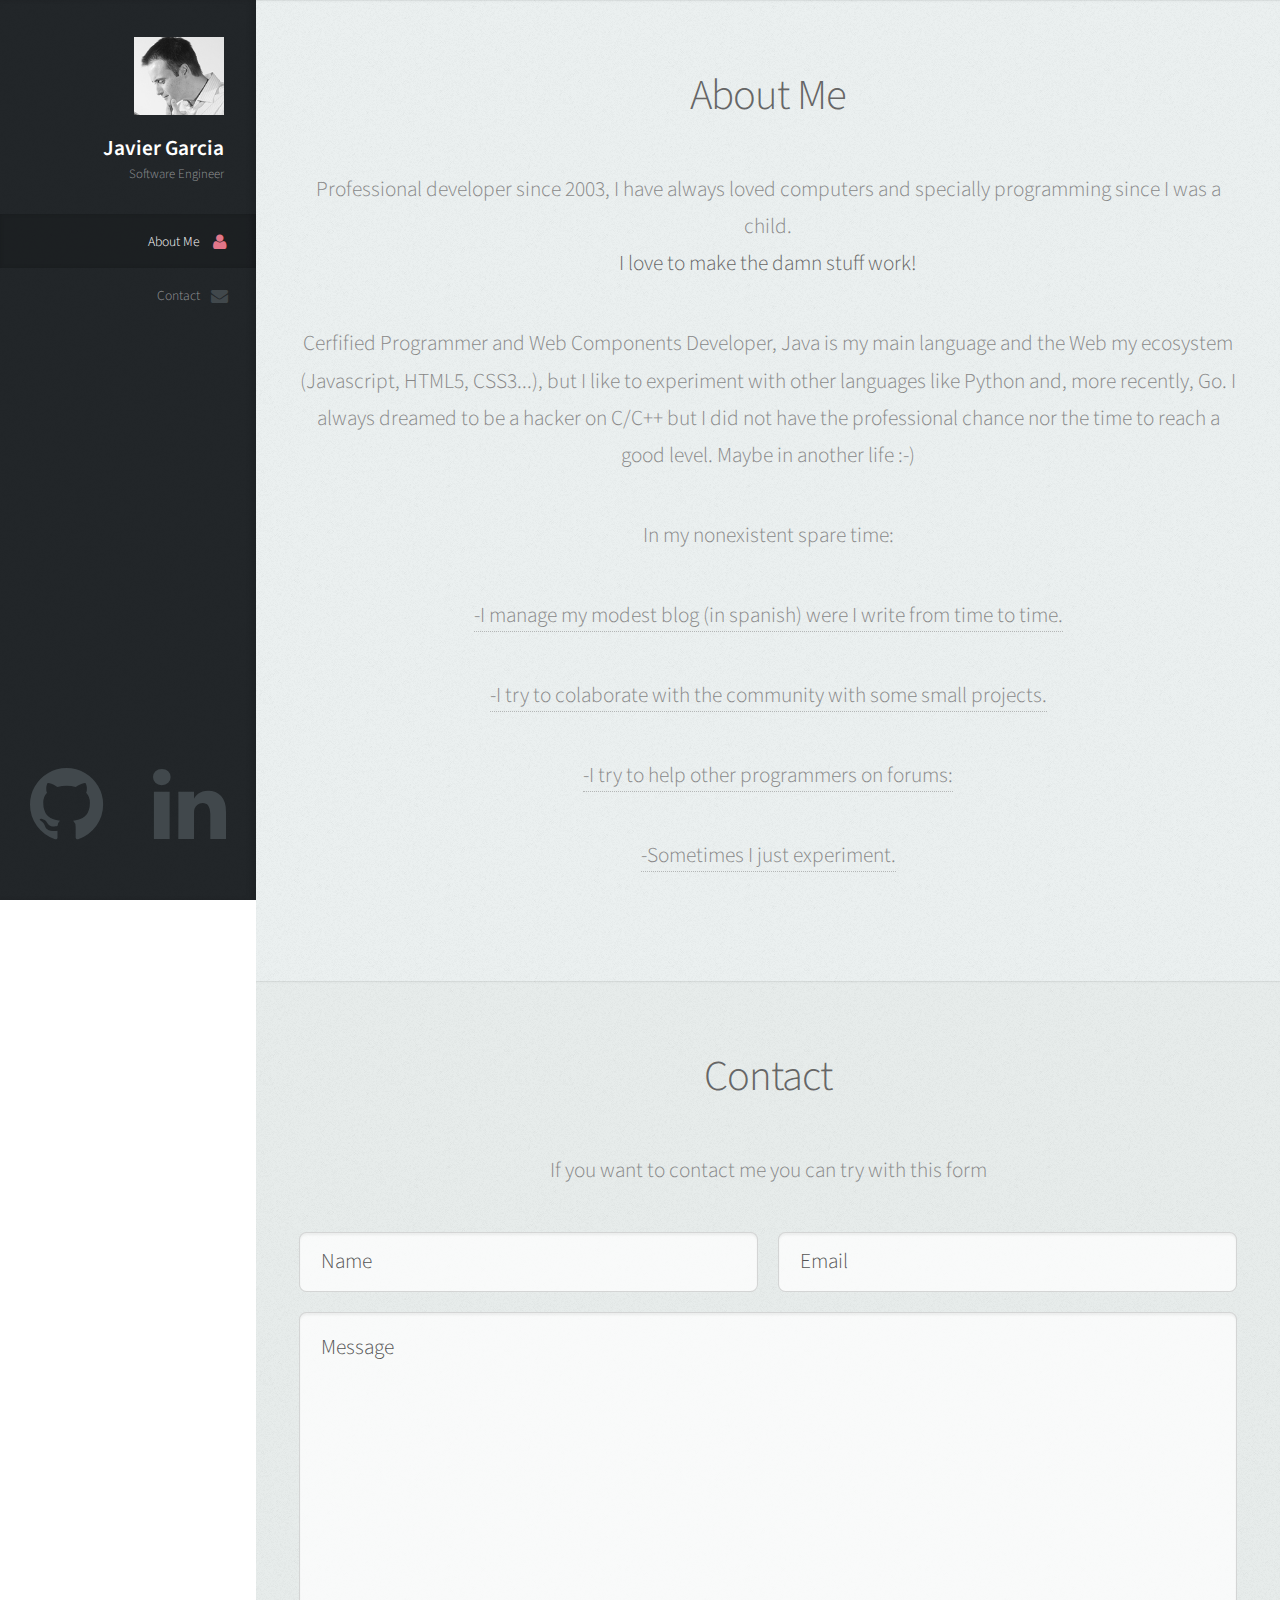
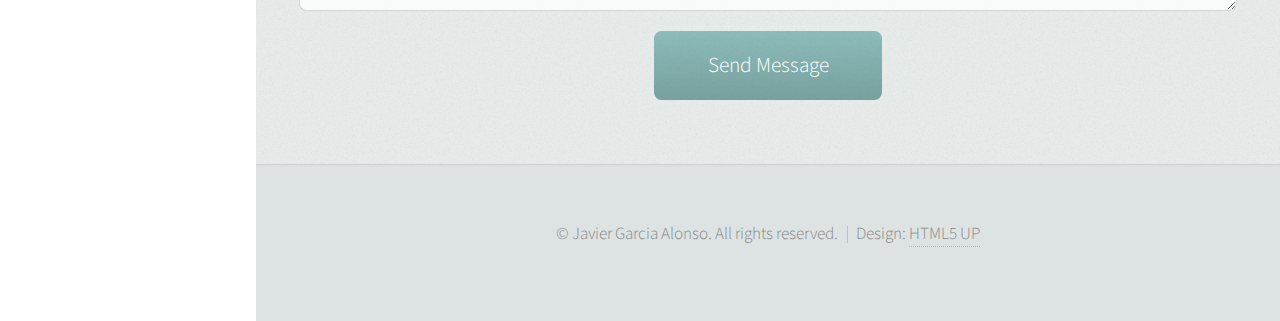
==== commit 5f862233: "Updated aboutme page" ====
--- a/aboutme/index.html
+++ b/aboutme/index.html
@@ -6,7 +6,7 @@
 -->
 <html>
 	<head>
-		<title>Prologue by HTML5 UP</title>
+		<title>About me - Javier Garcia Alonso</title>
 		<meta charset="utf-8" />
 		<meta name="viewport" content="width=device-width, initial-scale=1" />
 		<!--[if lte IE 8]><script src="assets/js/ie/html5shiv.js"></script><![endif]-->
@@ -73,7 +73,7 @@
 								<h2>About Me</h2>
 							</header>
 
-							<p>Professional developer since 2003, I have always love computers and programming since I was a child.<br> I love to make the damn stuff work! </p>
+                                                    <p>Professional developer since 2003, I have always loved computers and specially programming since I was a child.<br> <b>I love to make the damn stuff work!</b> </p>
 
 <p>
 Cerfified Programmer and Web Components Developer, Java is my main language and the Web my ecosystem (Javascript, HTML5, CSS3...), but I like to experiment with other languages like Python and, more recently, Go. I always dreamed to be a hacker on C/C++ but I did not have the professional chance nor the time to reach a good level. Maybe in another life :-)</p>
